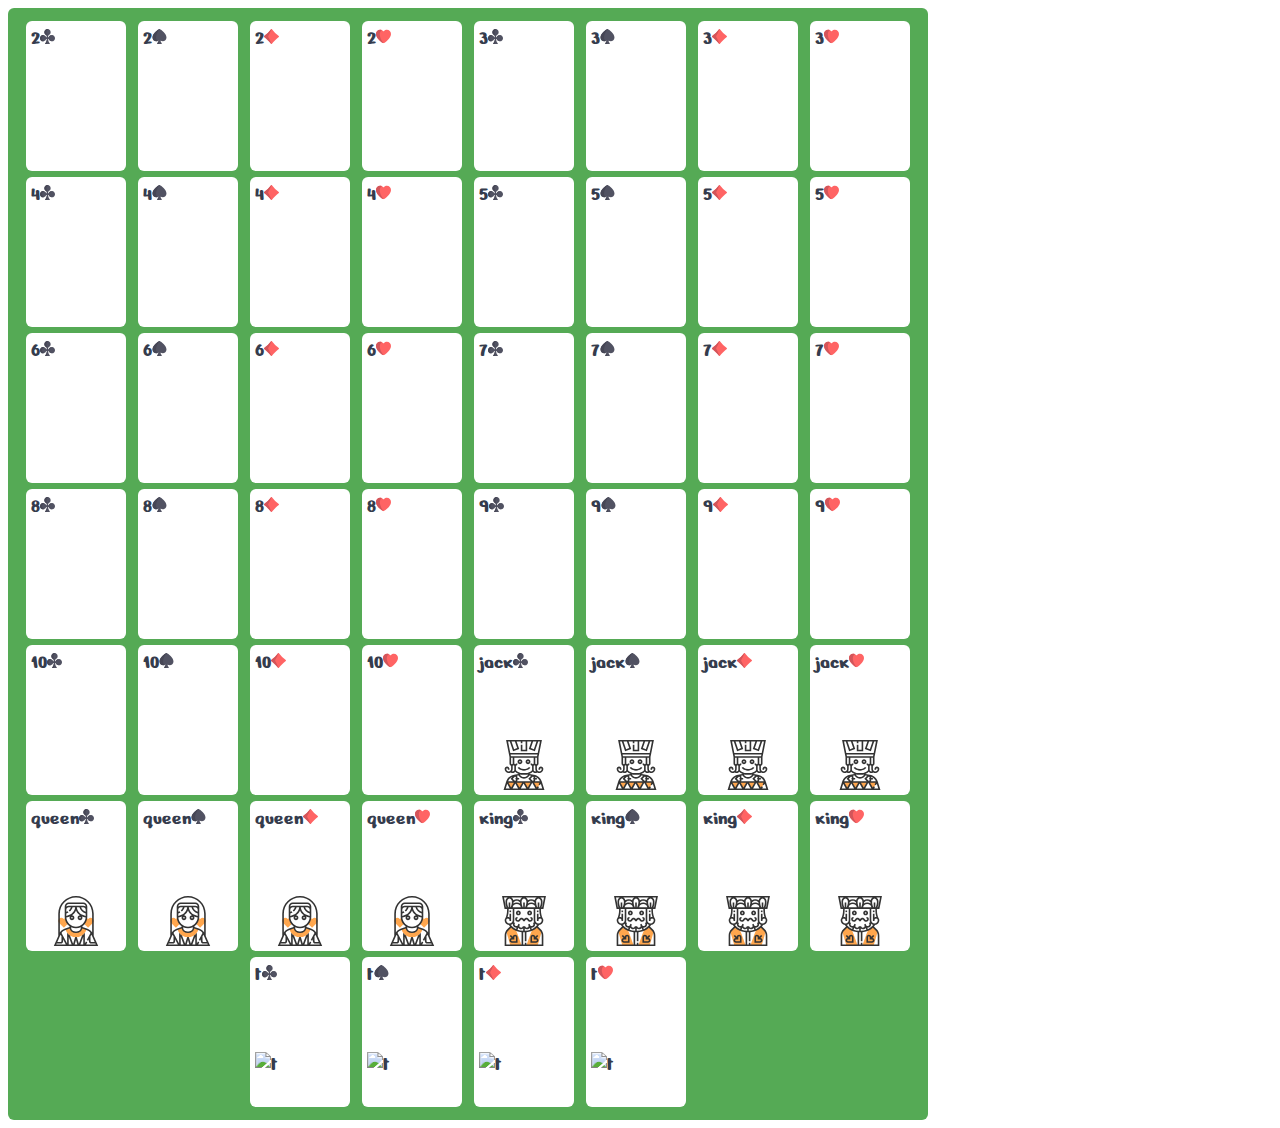
==== HM17/index.html @ 50fc7408 "HM16" ====
<!DOCTYPE html>
<html lang="en">
<head>
	<meta charset="UTF-8">
	<meta name="viewport" content="width=device-width, initial-scale=1.0">
	<title>Cards</title>
	<link href="https://fonts.googleapis.com/css2?family=Nerko+One&display=swap" rel="stylesheet">
	<link rel="stylesheet" href="css/style.css">
</head>
<body>
	<script src="index.js"></script>
</body>
</html>
---- HM17/css/style.css ----
html, body {
  font-family: "Nerko One", cursive;
  color: #353c4d;
  font-size: 20px; }
  html svg, html img, body svg, body img {
    height: 15px; }

.wrapper {
  width: 900px;
  display: flex;
  flex-wrap: wrap;
  align-items: flex-start;
  justify-content: center;
  background: #55aa55;
  border-radius: 6px;
  padding: 10px; }

.card {
  width: 100px;
  height: 150px;
  border-radius: 6px;
  background: white;
  padding: 5px;
  box-sizing: border-box;
  display: flex;
  flex-direction: column;
  justify-content: space-between;
  margin: 3px 6px; }
  .card--person .person {
    height: 50px; }
  .card__info {
    display: flex;
    align-items: center; }
    .card__info:last-of-type {
      justify-content: flex-end; }
    .card__info img {
      margin-left: 5px; }

/*# sourceMappingURL=style.css.map */
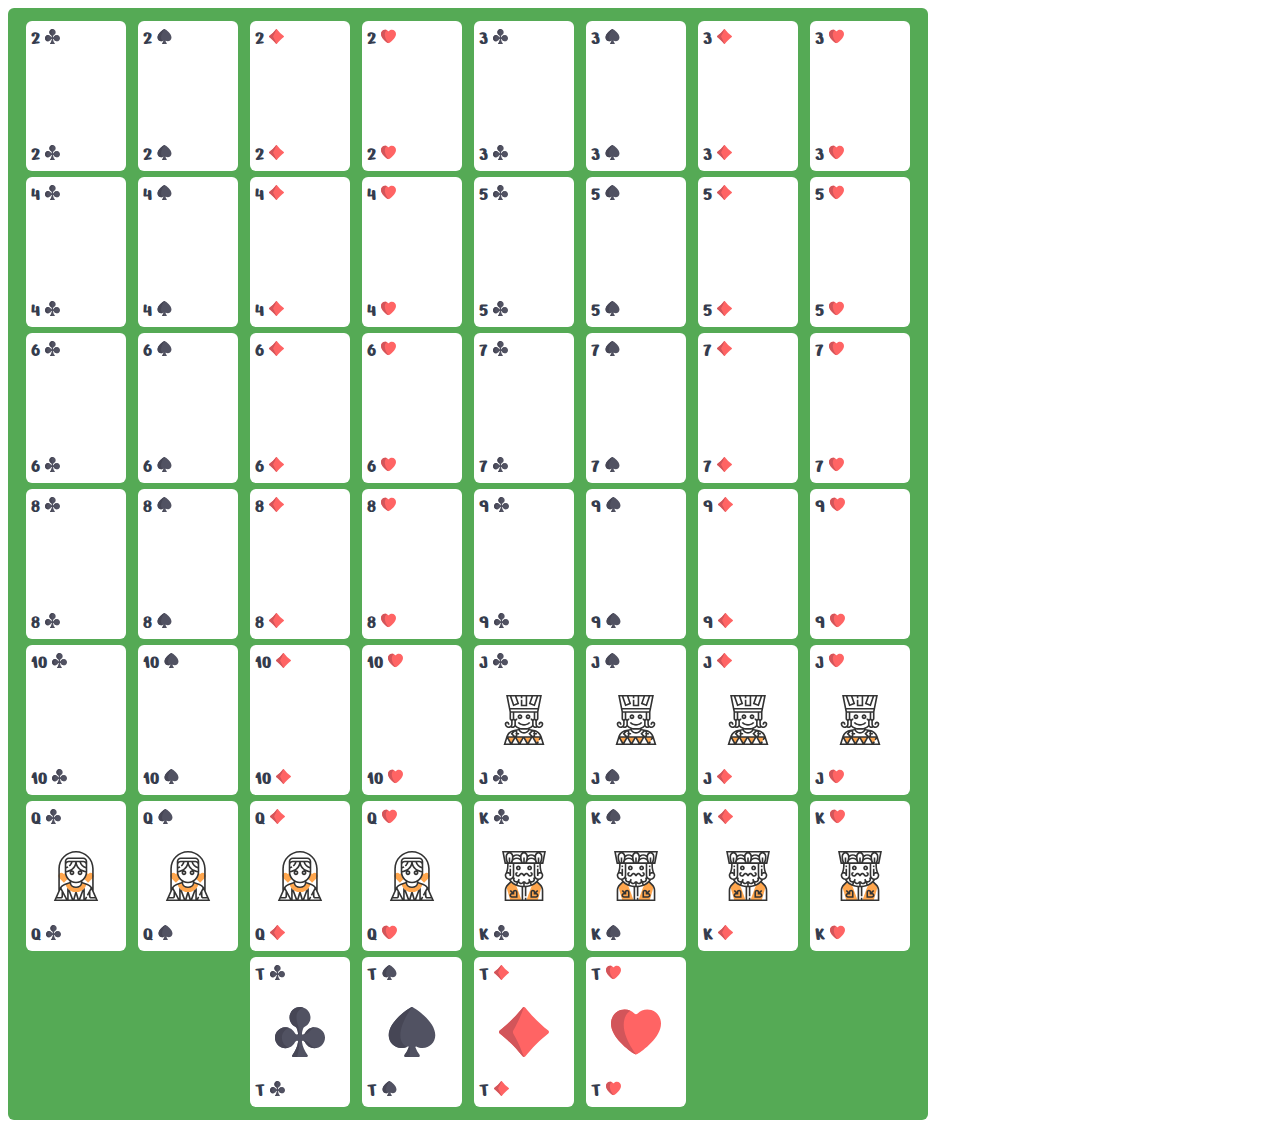
==== commit b01c98cb: "HM17" ====
--- a/HM17/index.html
+++ b/HM17/index.html
@@ -9,5 +9,6 @@
 </head>
 <body>
 	<script src="index.js"></script>
+</div>
 </body>
 </html>--- a/HM17/css/style.css
+++ b/HM17/css/style.css
@@ -26,7 +26,7 @@
   flex-direction: column;
   justify-content: space-between;
   margin: 3px 6px; }
-  .card--person .person {
+  .card--person {
     height: 50px; }
   .card__info {
     display: flex;
